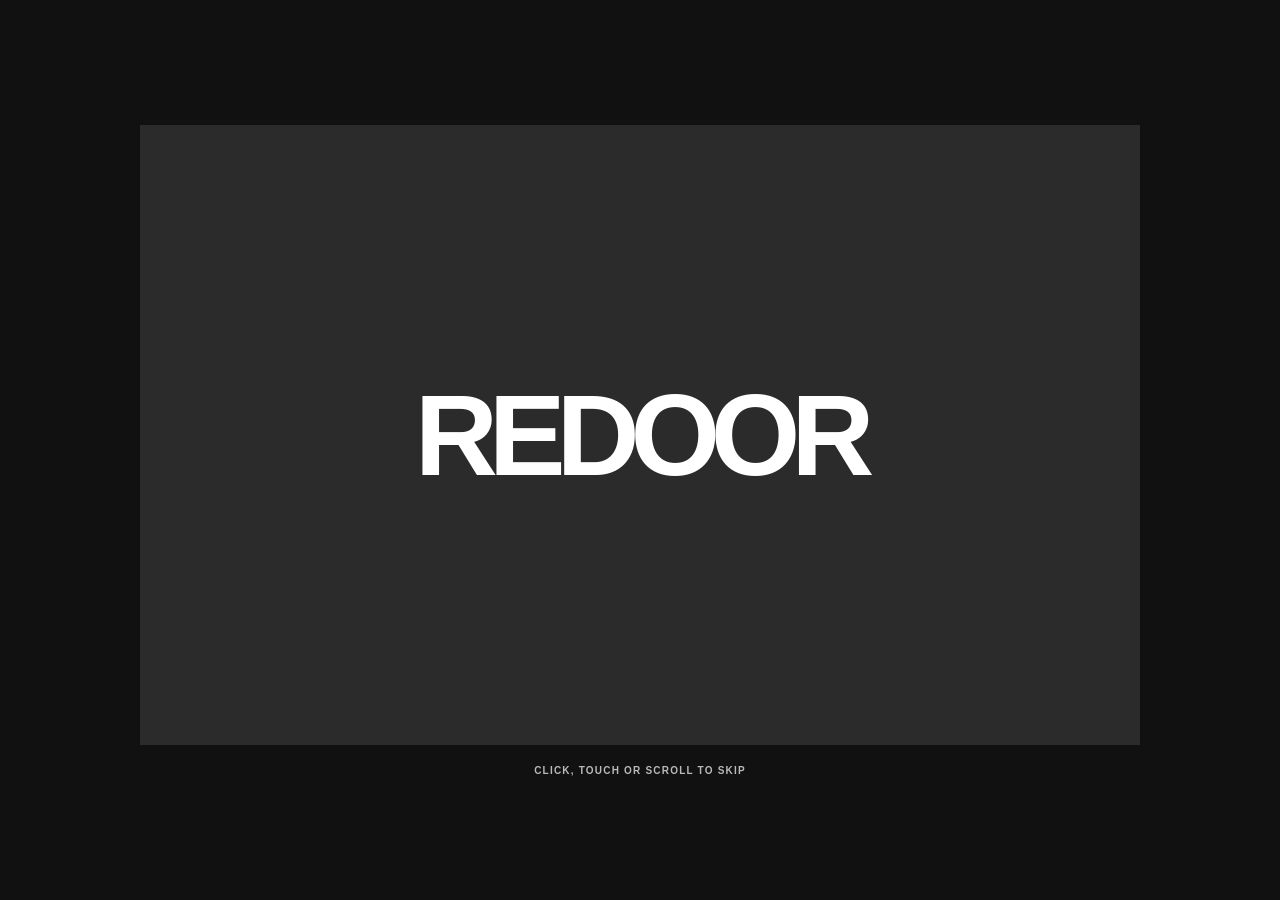
==== profile.html @ a78fb598 "Add files via upload" ====
<!DOCTYPE html>
<html lang="ko">
<head>
  <meta charset="UTF-8" />
  <meta name="viewport" content="width=device-width, initial-scale=1.0" />
  <meta name="description" content="REDOOR profile" />
  <title>REDOOR Profile</title>
  <link rel="stylesheet" href="profile.css" />
</head>
<body>
  <div id="profileIntro" class="profile-intro" aria-hidden="true">
    <!-- 나중에 .intro-image에 단체사진을 넣으면 됩니다. -->
    <div class="intro-image">
      <span>REDOOR</span>
    </div>
    <p>CLICK, TOUCH OR SCROLL TO SKIP</p>
  </div>

  <header class="profile-header">
    <a class="profile-brand" href="index.html" aria-label="REDOOR Schedule 홈">
      <img src="IMG_5259.jpeg" alt="REDOOR" />
    </a>
    <nav class="profile-nav" aria-label="주요 메뉴">
      <a class="active" href="profile.html">PROFILE</a>
      <a href="index.html">SCHEDULE</a>
      <a href="index.html#upcoming">UPCOMING</a>
    </nav>
  </header>

  <main class="profile-main">
    <section class="profile-title-row" aria-labelledby="profileTitle">
      <h1 id="profileTitle">PROFILE</h1>
      <span>REDOOR</span>
    </section>

    <section class="member-grid" aria-label="리도어 멤버">
      <!-- 각 .member-photo에 사진을 넣고, POSITION을 실제 포지션으로 바꾸면 됩니다. -->
      <article class="member-card">
        <div class="member-photo" role="img" aria-label="이등대 프로필 사진 자리">PHOTO 01</div>
        <h2>이등대</h2>
        <p>POSITION</p>
      </article>
      <article class="member-card">
        <div class="member-photo" role="img" aria-label="주상욱 프로필 사진 자리">PHOTO 02</div>
        <h2>주상욱</h2>
        <p>POSITION</p>
      </article>
      <article class="member-card">
        <div class="member-photo" role="img" aria-label="박세웅 프로필 사진 자리">PHOTO 03</div>
        <h2>박세웅</h2>
        <p>POSITION</p>
      </article>
      <article class="member-card">
        <div class="member-photo" role="img" aria-label="최승현 프로필 사진 자리">PHOTO 04</div>
        <h2>최승현</h2>
        <p>POSITION</p>
      </article>
    </section>

    <section class="profile-note" aria-label="프로필 안내">
      <p>PUBLIC PROFILE INFORMATION WILL BE ADDED SOON.</p>
    </section>
  </main>

  <footer class="profile-footer">
    <strong>REDOOR</strong>
    <span>FAN-MADE PROFILE</span>
  </footer>

  <script src="profile.js"></script>
</body>
</html>
---- profile.css ----
:root {
  --black: #111111;
  --white: #ffffff;
  --line: #dedede;
  --muted: #727272;
  --placeholder: #eeeeee;
}

* {
  box-sizing: border-box;
}

body {
  margin: 0;
  color: var(--black);
  background: var(--white);
  font-family: Arial, "Pretendard", "Noto Sans KR", sans-serif;
}

a {
  color: inherit;
  text-decoration: none;
}

.profile-header {
  height: 94px;
  padding: 0 4vw;
  border-bottom: 1px solid var(--line);
  display: flex;
  align-items: center;
  justify-content: space-between;
}

.profile-brand img {
  display: block;
  width: 165px;
  height: auto;
  margin-left: -14px;
}

.profile-nav {
  display: flex;
  gap: 42px;
}

.profile-nav a {
  padding: 10px 0;
  border-bottom: 2px solid transparent;
  font-size: 13px;
  font-weight: 700;
  letter-spacing: 0.04em;
}

.profile-nav a.active {
  border-bottom-color: var(--black);
}

.profile-main {
  min-height: calc(100vh - 164px);
  padding: 48px 4vw 58px;
}

.profile-title-row {
  padding-bottom: 14px;
  border-bottom: 2px solid var(--black);
  display: flex;
  align-items: end;
  justify-content: space-between;
}

.profile-title-row h1 {
  margin: 0;
  font-size: clamp(42px, 5vw, 72px);
  line-height: 0.9;
  letter-spacing: -0.07em;
}

.profile-title-row span {
  font-size: 14px;
  font-weight: 700;
  letter-spacing: 0.06em;
}

.member-grid {
  display: grid;
  grid-template-columns: repeat(4, minmax(0, 1fr));
  gap: 28px;
  padding: 30px 0 38px;
}

.member-card {
  min-width: 0;
}

.member-photo {
  aspect-ratio: 4 / 5;
  background: var(--placeholder);
  color: var(--muted);
  display: grid;
  place-items: center;
  font-size: 11px;
  font-weight: 700;
  letter-spacing: 0.12em;
}

.member-card h2 {
  margin: 15px 0 4px;
  font-size: clamp(20px, 2vw, 30px);
  letter-spacing: -0.05em;
}

.member-card p {
  margin: 0;
  color: var(--muted);
  font-size: 12px;
  font-weight: 700;
  letter-spacing: 0.06em;
}

.profile-note {
  border-top: 1px solid var(--line);
  border-bottom: 1px solid var(--line);
  padding: 18px 0;
}

.profile-note p {
  margin: 0;
  color: var(--muted);
  font-size: 11px;
  font-weight: 700;
  letter-spacing: 0.08em;
}

.profile-footer {
  min-height: 70px;
  padding: 0 4vw;
  border-top: 1px solid var(--line);
  display: flex;
  align-items: center;
  justify-content: space-between;
  font-size: 11px;
  letter-spacing: 0.08em;
}

.profile-footer strong {
  font-size: 12px;
}

.profile-intro {
  position: fixed;
  inset: 0;
  z-index: 10;
  background: var(--black);
  color: var(--white);
  display: flex;
  flex-direction: column;
  align-items: center;
  justify-content: center;
  gap: 20px;
  opacity: 1;
  transition: opacity 600ms ease, visibility 600ms ease;
}

.profile-intro.is-hidden {
  visibility: hidden;
  opacity: 0;
  pointer-events: none;
}

.intro-image {
  width: min(82vw, 1000px);
  height: min(58vw, 620px);
  background: #2b2b2b;
  display: grid;
  place-items: center;
  font-size: clamp(48px, 9vw, 130px);
  font-weight: 800;
  letter-spacing: -0.08em;
}

.profile-intro p {
  margin: 0;
  color: #b9b9b9;
  font-size: 10px;
  font-weight: 700;
  letter-spacing: 0.12em;
}

@media (max-width: 680px) {
  .profile-header {
    height: 76px;
  }

  .profile-brand img {
    width: 145px;
    margin-left: -10px;
  }

  .profile-nav {
    gap: 18px;
  }

  .profile-nav a {
    font-size: 11px;
  }

  .profile-main {
    padding: 30px 18px 42px;
  }

  .profile-title-row h1 {
    font-size: 44px;
  }

  .profile-title-row span {
    font-size: 11px;
  }

  .member-grid {
    grid-template-columns: repeat(2, minmax(0, 1fr));
    gap: 24px 14px;
    padding-top: 24px;
  }

  .member-card h2 {
    margin-top: 10px;
    font-size: 22px;
  }

  .profile-footer {
    min-height: 62px;
    padding: 0 18px;
  }

  .intro-image {
    width: 88vw;
    height: 120vw;
  }
}

@media (prefers-reduced-motion: reduce) {
  .profile-intro {
    transition: none;
  }
}
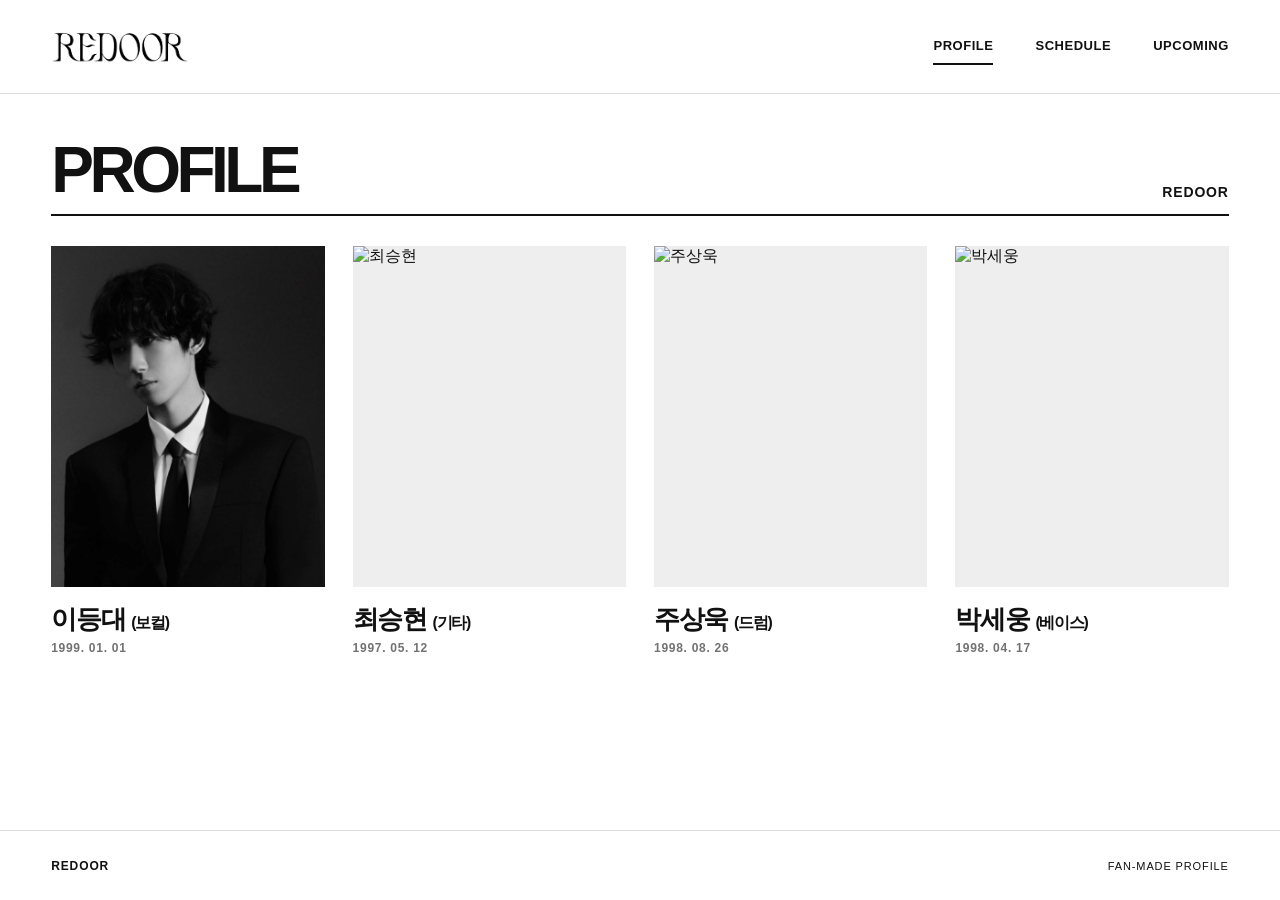
==== commit c842650f: "Add files via upload" ====
--- a/profile.html
+++ b/profile.html
@@ -9,9 +9,8 @@
 </head>
 <body>
   <div id="profileIntro" class="profile-intro" aria-hidden="true">
-    <!-- 나중에 .intro-image에 단체사진을 넣으면 됩니다. -->
     <div class="intro-image">
-      <span>REDOOR</span>
+      <img src="사진+redoor.jpg" alt="리도어 단체사진" />
     </div>
     <p>CLICK, TOUCH OR SCROLL TO SKIP</p>
   </div>
@@ -34,31 +33,26 @@
     </section>
 
     <section class="member-grid" aria-label="리도어 멤버">
-      <!-- 각 .member-photo에 사진을 넣고, POSITION을 실제 포지션으로 바꾸면 됩니다. -->
       <article class="member-card">
-        <div class="member-photo" role="img" aria-label="이등대 프로필 사진 자리">PHOTO 01</div>
-        <h2>이등대</h2>
-        <p>POSITION</p>
+        <img class="member-photo" src="이등대.jfif" alt="이등대" />
+        <h2>이등대 <span>(보컬)</span></h2>
+        <p>1999. 01. 01</p>
       </article>
       <article class="member-card">
-        <div class="member-photo" role="img" aria-label="주상욱 프로필 사진 자리">PHOTO 02</div>
-        <h2>주상욱</h2>
-        <p>POSITION</p>
+        <img class="member-photo" src="최승현.jfif" alt="최승현" />
+        <h2>최승현 <span>(기타)</span></h2>
+        <p>1997. 05. 12</p>
       </article>
       <article class="member-card">
-        <div class="member-photo" role="img" aria-label="박세웅 프로필 사진 자리">PHOTO 03</div>
-        <h2>박세웅</h2>
-        <p>POSITION</p>
+        <img class="member-photo" src="주상욱.jfif" alt="주상욱" />
+        <h2>주상욱 <span>(드럼)</span></h2>
+        <p>1998. 08. 26</p>
       </article>
       <article class="member-card">
-        <div class="member-photo" role="img" aria-label="최승현 프로필 사진 자리">PHOTO 04</div>
-        <h2>최승현</h2>
-        <p>POSITION</p>
+        <img class="member-photo" src="박세웅.jfif" alt="박세웅" />
+        <h2>박세웅 <span>(베이스)</span></h2>
+        <p>1998. 04. 17</p>
       </article>
-    </section>
-
-    <section class="profile-note" aria-label="프로필 안내">
-      <p>PUBLIC PROFILE INFORMATION WILL BE ADDED SOON.</p>
     </section>
   </main>
 
--- a/profile.css
+++ b/profile.css
@@ -95,12 +95,9 @@
 .member-photo {
   aspect-ratio: 4 / 5;
   background: var(--placeholder);
-  color: var(--muted);
-  display: grid;
-  place-items: center;
-  font-size: 11px;
-  font-weight: 700;
-  letter-spacing: 0.12em;
+  display: block;
+  width: 100%;
+  object-fit: cover;
 }
 
 .member-card h2 {
@@ -109,26 +106,18 @@
   letter-spacing: -0.05em;
 }
 
+.member-card h2 span {
+  font-size: 0.62em;
+  font-weight: 600;
+  white-space: nowrap;
+}
+
 .member-card p {
   margin: 0;
   color: var(--muted);
   font-size: 12px;
   font-weight: 700;
   letter-spacing: 0.06em;
-}
-
-.profile-note {
-  border-top: 1px solid var(--line);
-  border-bottom: 1px solid var(--line);
-  padding: 18px 0;
-}
-
-.profile-note p {
-  margin: 0;
-  color: var(--muted);
-  font-size: 11px;
-  font-weight: 700;
-  letter-spacing: 0.08em;
 }
 
 .profile-footer {
@@ -171,11 +160,14 @@
   width: min(82vw, 1000px);
   height: min(58vw, 620px);
   background: #2b2b2b;
-  display: grid;
-  place-items: center;
-  font-size: clamp(48px, 9vw, 130px);
-  font-weight: 800;
-  letter-spacing: -0.08em;
+  overflow: hidden;
+}
+
+.intro-image img {
+  display: block;
+  width: 100%;
+  height: 100%;
+  object-fit: cover;
 }
 
 .profile-intro p {
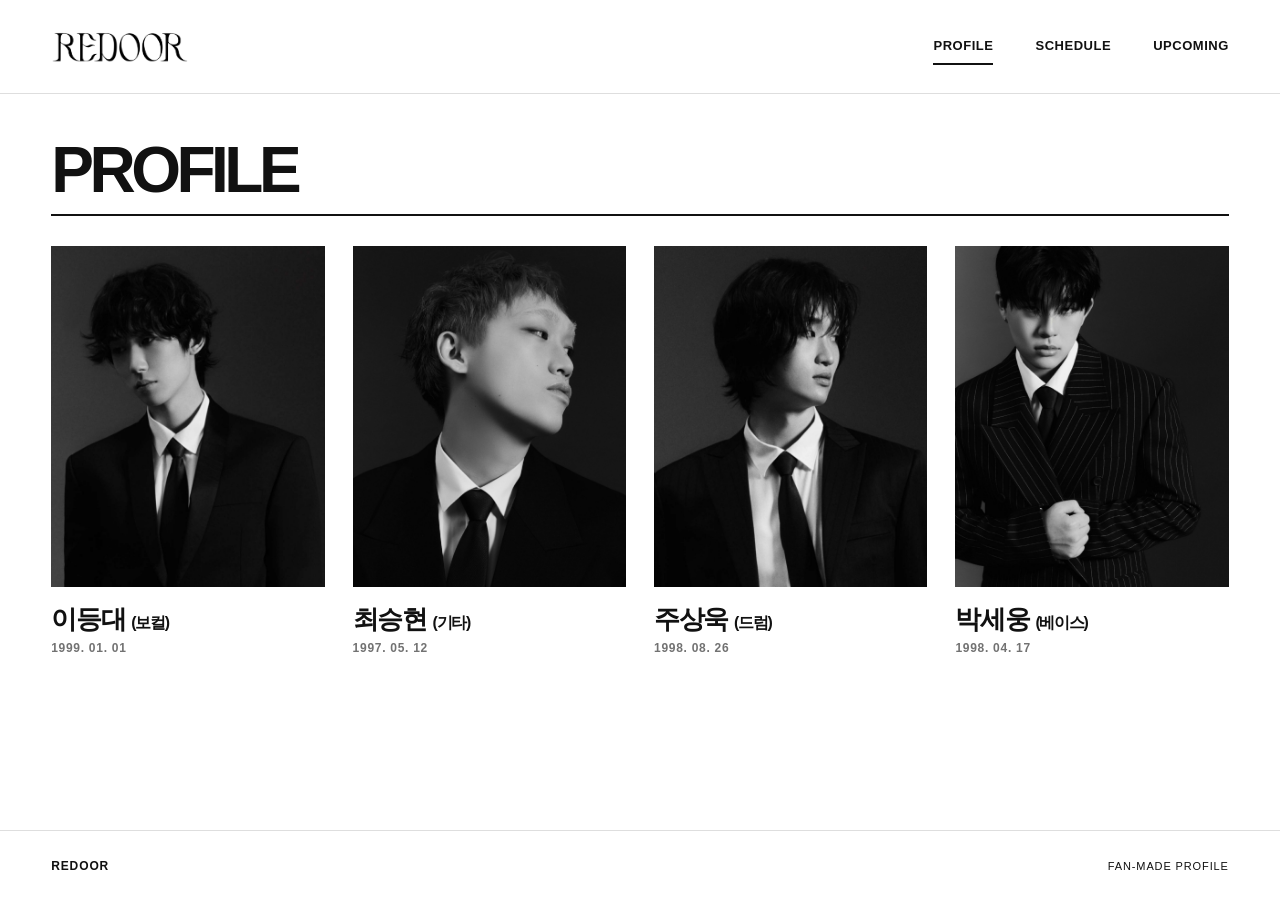
==== commit d65f8f39: "Add files via upload" ====
--- a/profile.html
+++ b/profile.html
@@ -29,7 +29,6 @@
   <main class="profile-main">
     <section class="profile-title-row" aria-labelledby="profileTitle">
       <h1 id="profileTitle">PROFILE</h1>
-      <span>REDOOR</span>
     </section>
 
     <section class="member-grid" aria-label="리도어 멤버">
--- a/profile.css
+++ b/profile.css
@@ -75,12 +75,6 @@
   letter-spacing: -0.07em;
 }
 
-.profile-title-row span {
-  font-size: 14px;
-  font-weight: 700;
-  letter-spacing: 0.06em;
-}
-
 .member-grid {
   display: grid;
   grid-template-columns: repeat(4, minmax(0, 1fr));
@@ -204,10 +198,6 @@
     font-size: 44px;
   }
 
-  .profile-title-row span {
-    font-size: 11px;
-  }
-
   .member-grid {
     grid-template-columns: repeat(2, minmax(0, 1fr));
     gap: 24px 14px;
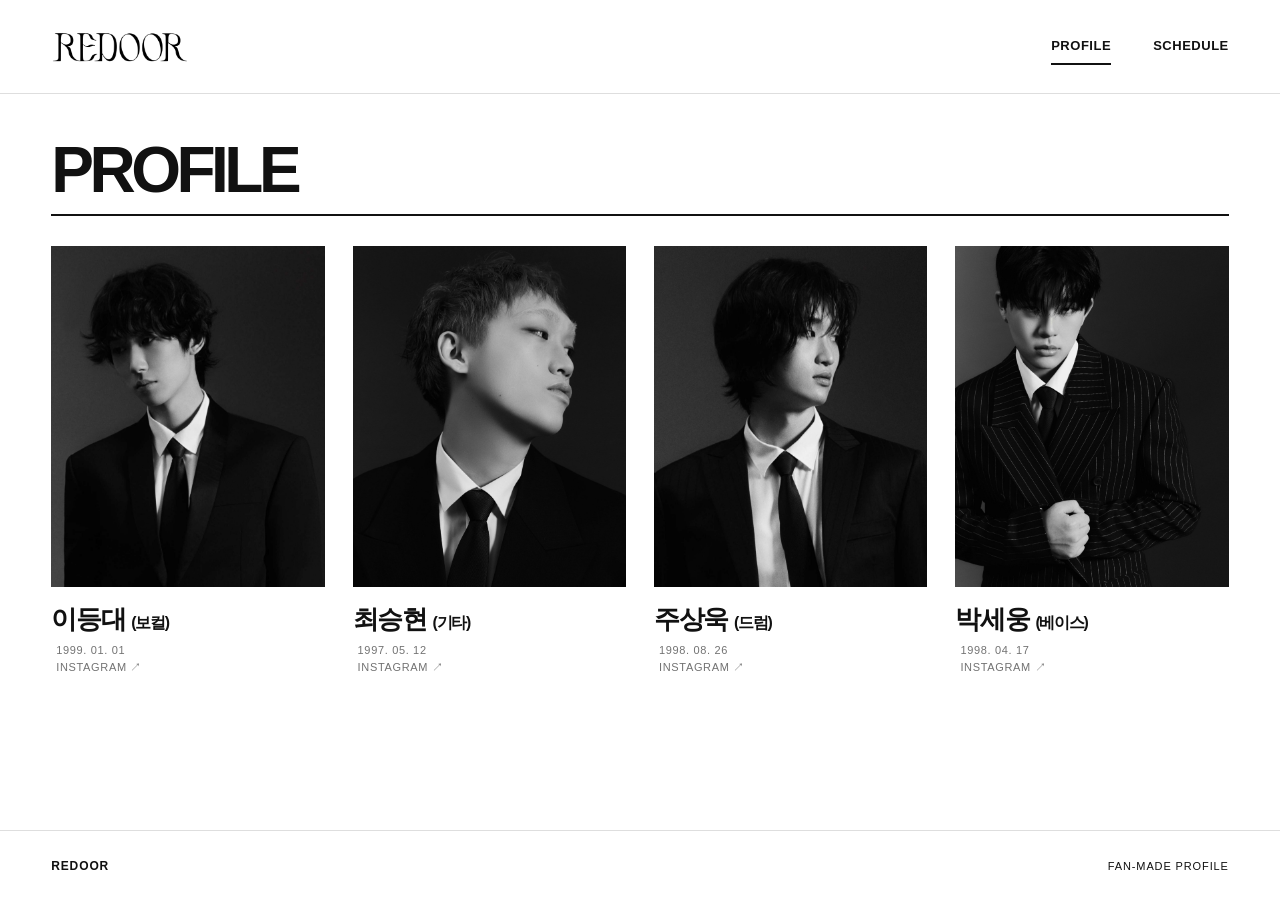
==== commit 7d8631c5: "Add files via upload" ====
--- a/profile.html
+++ b/profile.html
@@ -16,13 +16,12 @@
   </div>
 
   <header class="profile-header">
-    <a class="profile-brand" href="index.html" aria-label="REDOOR Schedule 홈">
+    <a class="profile-brand" href="index.html" aria-label="REDOOR Profile 홈">
       <img src="IMG_5259.jpeg" alt="REDOOR" />
     </a>
     <nav class="profile-nav" aria-label="주요 메뉴">
-      <a class="active" href="profile.html">PROFILE</a>
-      <a href="index.html">SCHEDULE</a>
-      <a href="index.html#upcoming">UPCOMING</a>
+      <a class="active" href="index.html">PROFILE</a>
+      <a href="schedule.html">SCHEDULE</a>
     </nav>
   </header>
 
@@ -33,24 +32,28 @@
 
     <section class="member-grid" aria-label="리도어 멤버">
       <article class="member-card">
-        <img class="member-photo" src="이등대.jfif" alt="이등대" />
+        <div class="member-photo-frame"><img class="member-photo" src="이등대.jfif" alt="이등대" /></div>
         <h2>이등대 <span>(보컬)</span></h2>
         <p>1999. 01. 01</p>
+        <a class="member-instagram" href="https://www.instagram.com/olsm_/" target="_blank" rel="noopener">INSTAGRAM ↗</a>
       </article>
       <article class="member-card">
-        <img class="member-photo" src="최승현.jfif" alt="최승현" />
+        <div class="member-photo-frame"><img class="member-photo" src="최승현.jfif" alt="최승현" /></div>
         <h2>최승현 <span>(기타)</span></h2>
         <p>1997. 05. 12</p>
+        <a class="member-instagram" href="https://www.instagram.com/_ogam/" target="_blank" rel="noopener">INSTAGRAM ↗</a>
       </article>
       <article class="member-card">
-        <img class="member-photo" src="주상욱.jfif" alt="주상욱" />
+        <div class="member-photo-frame"><img class="member-photo" src="주상욱.jfif" alt="주상욱" /></div>
         <h2>주상욱 <span>(드럼)</span></h2>
         <p>1998. 08. 26</p>
+        <a class="member-instagram" href="https://www.instagram.com/joosangug/" target="_blank" rel="noopener">INSTAGRAM ↗</a>
       </article>
       <article class="member-card">
-        <img class="member-photo" src="박세웅.jfif" alt="박세웅" />
+        <div class="member-photo-frame"><img class="member-photo" src="박세웅.jfif" alt="박세웅" /></div>
         <h2>박세웅 <span>(베이스)</span></h2>
         <p>1998. 04. 17</p>
+        <a class="member-instagram" href="https://www.instagram.com/basswoong/" target="_blank" rel="noopener">INSTAGRAM ↗</a>
       </article>
     </section>
   </main>
--- a/profile.css
+++ b/profile.css
@@ -86,16 +86,22 @@
   min-width: 0;
 }
 
-.member-photo {
+.member-photo-frame {
   aspect-ratio: 4 / 5;
   background: var(--placeholder);
+  overflow: hidden;
+}
+
+.member-photo {
   display: block;
   width: 100%;
+  height: 100%;
   object-fit: cover;
+  transition: transform 320ms ease;
 }
 
 .member-card h2 {
-  margin: 15px 0 4px;
+  margin: 15px 0 7px;
   font-size: clamp(20px, 2vw, 30px);
   letter-spacing: -0.05em;
 }
@@ -107,11 +113,32 @@
 }
 
 .member-card p {
-  margin: 0;
+  margin: 0 0 0 5px;
   color: var(--muted);
-  font-size: 12px;
-  font-weight: 700;
+  font-size: 11px;
+  font-weight: 500;
   letter-spacing: 0.06em;
+}
+
+.member-instagram {
+  display: inline-block;
+  margin-top: 4px;
+  margin-left: 5px;
+  color: var(--muted);
+  font-size: 11px;
+  font-weight: 500;
+  letter-spacing: 0.06em;
+  transition: color 180ms ease;
+}
+
+@media (hover: hover) and (pointer: fine) {
+  .member-card:hover .member-photo {
+    transform: scale(1.025);
+  }
+
+  .member-instagram:hover {
+    color: var(--black);
+  }
 }
 
 .profile-footer {
@@ -141,7 +168,7 @@
   justify-content: center;
   gap: 20px;
   opacity: 1;
-  transition: opacity 600ms ease, visibility 600ms ease;
+  transition: opacity 900ms cubic-bezier(0.22, 1, 0.36, 1), visibility 0s linear 900ms;
 }
 
 .profile-intro.is-hidden {
@@ -159,9 +186,11 @@
 
 .intro-image img {
   display: block;
-  width: 100%;
-  height: 100%;
+  width: calc(100% + 3px);
+  height: calc(100% + 3px);
+  max-width: none;
   object-fit: cover;
+  transform: translate(-3px, -3px);
 }
 
 .profile-intro p {
@@ -216,7 +245,7 @@
 
   .intro-image {
     width: 88vw;
-    height: 120vw;
+    height: 59vw;
   }
 }
 
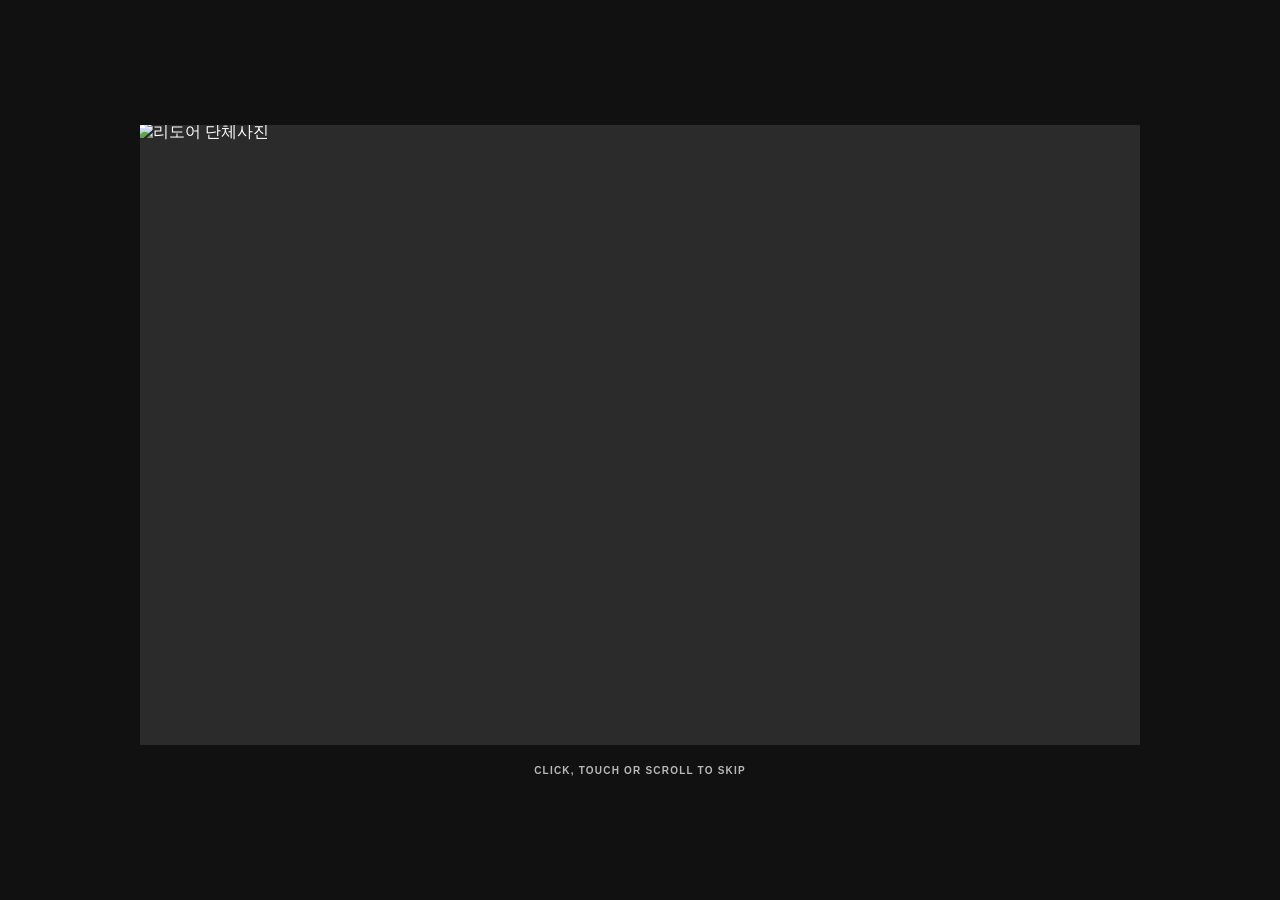
==== commit 7da8a8c1: "Add files via upload" ====
--- a/profile.html
+++ b/profile.html
@@ -5,6 +5,13 @@
   <meta name="viewport" content="width=device-width, initial-scale=1.0" />
   <meta name="description" content="REDOOR profile" />
   <title>REDOOR Profile</title>
+  <meta property="og:type" content="website" />
+  <meta property="og:title" content="REDOOR" />
+  <meta property="og:description" content="REDOOR FAN-MADE PAGE" />
+  <meta property="og:url" content="https://band-redoor.github.io/Redoor-page/" />
+  <meta property="og:image" content="https://band-redoor.github.io/Redoor-page/%EC%82%AC%EC%A7%84%2Bredoor.jpg" />
+  <meta property="og:image:alt" content="REDOOR 단체사진" />
+  <meta name="twitter:card" content="summary_large_image" />
   <link rel="stylesheet" href="profile.css" />
 </head>
 <body>
@@ -16,11 +23,11 @@
   </div>
 
   <header class="profile-header">
-    <a class="profile-brand" href="index.html" aria-label="REDOOR Profile 홈">
+    <a class="profile-brand" href="index.html?skipIntro=1" aria-label="REDOOR Profile 홈">
       <img src="IMG_5259.jpeg" alt="REDOOR" />
     </a>
     <nav class="profile-nav" aria-label="주요 메뉴">
-      <a class="active" href="index.html">PROFILE</a>
+      <a class="active" href="index.html?skipIntro=1">PROFILE</a>
       <a href="schedule.html">SCHEDULE</a>
     </nav>
   </header>
--- a/profile.css
+++ b/profile.css
@@ -33,7 +33,7 @@
 
 .profile-brand img {
   display: block;
-  width: 165px;
+  width: 190px;
   height: auto;
   margin-left: -14px;
 }
@@ -69,8 +69,8 @@
 }
 
 .profile-title-row h1 {
-  margin: 0;
-  font-size: clamp(42px, 5vw, 72px);
+  margin: 0 0 0 auto;
+  font-size: clamp(32px, 3vw, 36px);
   line-height: 0.9;
   letter-spacing: -0.07em;
 }
@@ -207,7 +207,7 @@
   }
 
   .profile-brand img {
-    width: 145px;
+    width: 170px;
     margin-left: -10px;
   }
 
@@ -224,7 +224,7 @@
   }
 
   .profile-title-row h1 {
-    font-size: 44px;
+    font-size: 32px;
   }
 
   .member-grid {
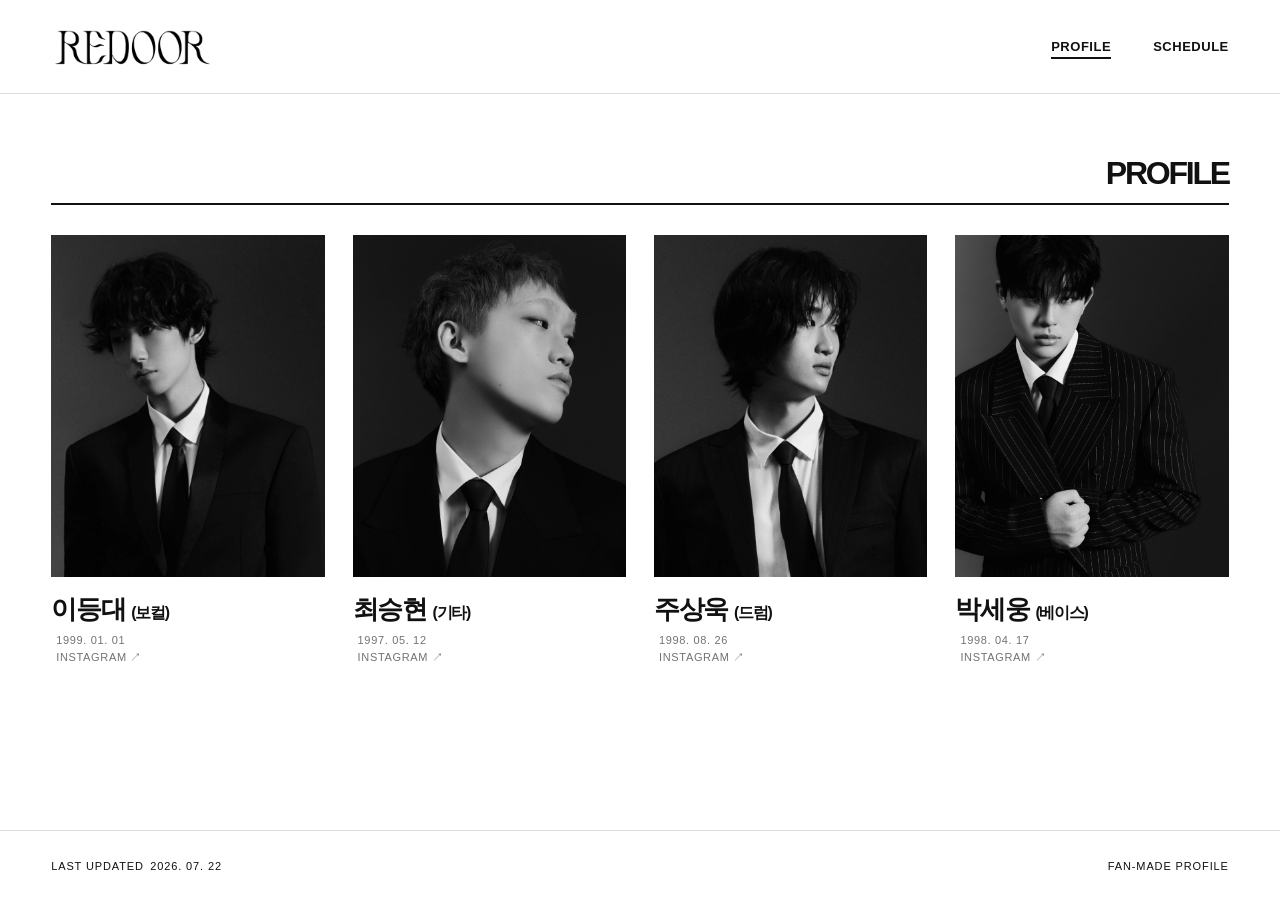
==== commit f4d0170f: "Update last updated date in profile footer" ====
--- a/profile.html
+++ b/profile.html
@@ -3,8 +3,10 @@
 <head>
   <meta charset="UTF-8" />
   <meta name="viewport" content="width=device-width, initial-scale=1.0" />
-  <meta name="description" content="REDOOR profile" />
-  <title>REDOOR Profile</title>
+  <meta name="description" content="밴드 리도어(REDOOR)의 멤버 프로필과 공연 스케줄을 확인하는 팬메이드 페이지입니다." />
+  <meta name="robots" content="index, follow" />
+  <link rel="canonical" href="https://band-redoor.github.io/Redoor-page/" />
+  <title>REDOOR Profile | 리도어 프로필</title>
   <meta property="og:type" content="website" />
   <meta property="og:title" content="REDOOR" />
   <meta property="og:description" content="REDOOR FAN-MADE PAGE" />
@@ -12,6 +14,15 @@
   <meta property="og:image" content="https://band-redoor.github.io/Redoor-page/%EC%82%AC%EC%A7%84%2Bredoor.jpg" />
   <meta property="og:image:alt" content="REDOOR 단체사진" />
   <meta name="twitter:card" content="summary_large_image" />
+  <script type="application/ld+json">
+    {
+      "@context": "https://schema.org",
+      "@type": "WebPage",
+      "name": "REDOOR Profile",
+      "url": "https://band-redoor.github.io/Redoor-page/",
+      "inLanguage": "ko"
+    }
+  </script>
   <link rel="stylesheet" href="profile.css" />
 </head>
 <body>
@@ -66,7 +77,7 @@
   </main>
 
   <footer class="profile-footer">
-    <strong>REDOOR</strong>
+    <span class="site-updated">LAST UPDATED&ensp;2026. 07. 22</span>
     <span>FAN-MADE PROFILE</span>
   </footer>
 
--- a/profile.css
+++ b/profile.css
@@ -22,9 +22,13 @@
   text-decoration: none;
 }
 
+/* =========================
+   HEADER
+========================= */
+
 .profile-header {
-  height: 94px;
-  padding: 0 4vw;
+  height: 94px; /* 헤더 높이 */
+  padding: 0 4vw; /* 좌우 여백 */
   border-bottom: 1px solid var(--line);
   display: flex;
   align-items: center;
@@ -33,36 +37,44 @@
 
 .profile-brand img {
   display: block;
-  width: 190px;
+  width: 190px; /* 로고 크기 */
   height: auto;
-  margin-left: -14px;
+  margin-left: -14px; /* 로고 위치 */
 }
 
 .profile-nav {
   display: flex;
-  gap: 42px;
+  gap: 42px; /* 메뉴 간격 */
 }
 
 .profile-nav a {
-  padding: 10px 0;
+  padding: 4px 0 3px;
   border-bottom: 2px solid transparent;
-  font-size: 13px;
-  font-weight: 700;
-  letter-spacing: 0.04em;
+  font-size: 13px; /* 메뉴 글씨 크기 */
+  font-weight: 700; /* 메뉴 굵기 */
+  letter-spacing: 0.04em; /* 메뉴 자간 */
 }
 
 .profile-nav a.active {
   border-bottom-color: var(--black);
 }
 
+/* =========================
+   MAIN
+========================= */
+
 .profile-main {
   min-height: calc(100vh - 164px);
-  padding: 48px 4vw 58px;
-}
+  padding: 63px 4vw 58px; /* 위 / 좌우 / 아래 여백 */
+}
+
+/* =========================
+   TITLE
+========================= */
 
 .profile-title-row {
-  padding-bottom: 14px;
-  border-bottom: 2px solid var(--black);
+  padding-bottom: 14px; /* 제목과 선 사이 간격 */
+  border-bottom: 2px solid var(--black); /* 제목 아래 선 */
   display: flex;
   align-items: end;
   justify-content: space-between;
@@ -70,16 +82,21 @@
 
 .profile-title-row h1 {
   margin: 0 0 0 auto;
-  font-size: clamp(32px, 3vw, 36px);
-  line-height: 0.9;
-  letter-spacing: -0.07em;
-}
+  font-size: clamp(28px, 2.6vw, 32px); /* 제목 크기 */
+  font-weight: 600; /* 제목 굵기 */
+  line-height: 1;
+  letter-spacing: -0.07em; /* 제목 자간 */
+}
+
+/* =========================
+   MEMBER GRID
+========================= */
 
 .member-grid {
   display: grid;
   grid-template-columns: repeat(4, minmax(0, 1fr));
-  gap: 28px;
-  padding: 30px 0 38px;
+  gap: 28px; /* 카드 간격 */
+  padding: 30px 0 38px; /* 위 / 아래 여백 */
 }
 
 .member-card {
@@ -87,7 +104,7 @@
 }
 
 .member-photo-frame {
-  aspect-ratio: 4 / 5;
+  aspect-ratio: 4 / 5; /* 사진 비율 */
   background: var(--placeholder);
   overflow: hidden;
 }
@@ -102,7 +119,7 @@
 
 .member-card h2 {
   margin: 15px 0 7px;
-  font-size: clamp(20px, 2vw, 30px);
+  font-size: clamp(20px, 2vw, 30px); /* 이름 크기 */
   letter-spacing: -0.05em;
 }
 
@@ -115,7 +132,7 @@
 .member-card p {
   margin: 0 0 0 5px;
   color: var(--muted);
-  font-size: 11px;
+  font-size: 11px; /* 설명 크기 */
   font-weight: 500;
   letter-spacing: 0.06em;
 }
@@ -125,7 +142,7 @@
   margin-top: 4px;
   margin-left: 5px;
   color: var(--muted);
-  font-size: 11px;
+  font-size: 11px; /* 인스타 크기 */
   font-weight: 500;
   letter-spacing: 0.06em;
   transition: color 180ms ease;
@@ -133,7 +150,7 @@
 
 @media (hover: hover) and (pointer: fine) {
   .member-card:hover .member-photo {
-    transform: scale(1.025);
+    transform: scale(1.025); /* 사진 확대 */
   }
 
   .member-instagram:hover {
@@ -141,8 +158,12 @@
   }
 }
 
+/* =========================
+   FOOTER
+========================= */
+
 .profile-footer {
-  min-height: 70px;
+  min-height: 70px; /* 푸터 높이 */
   padding: 0 4vw;
   border-top: 1px solid var(--line);
   display: flex;
@@ -155,6 +176,10 @@
 .profile-footer strong {
   font-size: 12px;
 }
+
+/* =========================
+   INTRO
+========================= */
 
 .profile-intro {
   position: fixed;
@@ -178,8 +203,8 @@
 }
 
 .intro-image {
-  width: min(82vw, 1000px);
-  height: min(58vw, 620px);
+  width: min(82vw, 1000px); /* 사진 너비 */
+  height: min(58vw, 620px); /* 사진 높이 */
   background: #2b2b2b;
   overflow: hidden;
 }
@@ -196,35 +221,40 @@
 .profile-intro p {
   margin: 0;
   color: #b9b9b9;
-  font-size: 10px;
+  font-size: 10px; /* 문구 크기 */
   font-weight: 700;
   letter-spacing: 0.12em;
 }
 
+/* =========================
+   MOBILE
+========================= */
+
 @media (max-width: 680px) {
+
   .profile-header {
-    height: 76px;
+    height: 76px; /* 모바일 헤더 */
   }
 
   .profile-brand img {
-    width: 170px;
+    width: 170px; /* 모바일 로고 */
     margin-left: -10px;
   }
 
   .profile-nav {
-    gap: 18px;
+    gap: 18px; /* 모바일 메뉴 간격 */
   }
 
   .profile-nav a {
-    font-size: 11px;
+    font-size: 11px; /* 모바일 메뉴 글씨 */
   }
 
   .profile-main {
-    padding: 30px 18px 42px;
+    padding: 44px 18px 42px; /* 모바일 여백 */
   }
 
   .profile-title-row h1 {
-    font-size: 32px;
+    font-size: 28px; /* 모바일 제목 */
   }
 
   .member-grid {
@@ -235,7 +265,7 @@
 
   .member-card h2 {
     margin-top: 10px;
-    font-size: 22px;
+    font-size: 22px; /* 모바일 이름 */
   }
 
   .profile-footer {
@@ -249,8 +279,12 @@
   }
 }
 
+/* =========================
+   REDUCED MOTION
+========================= */
+
 @media (prefers-reduced-motion: reduce) {
   .profile-intro {
     transition: none;
   }
-}
+}
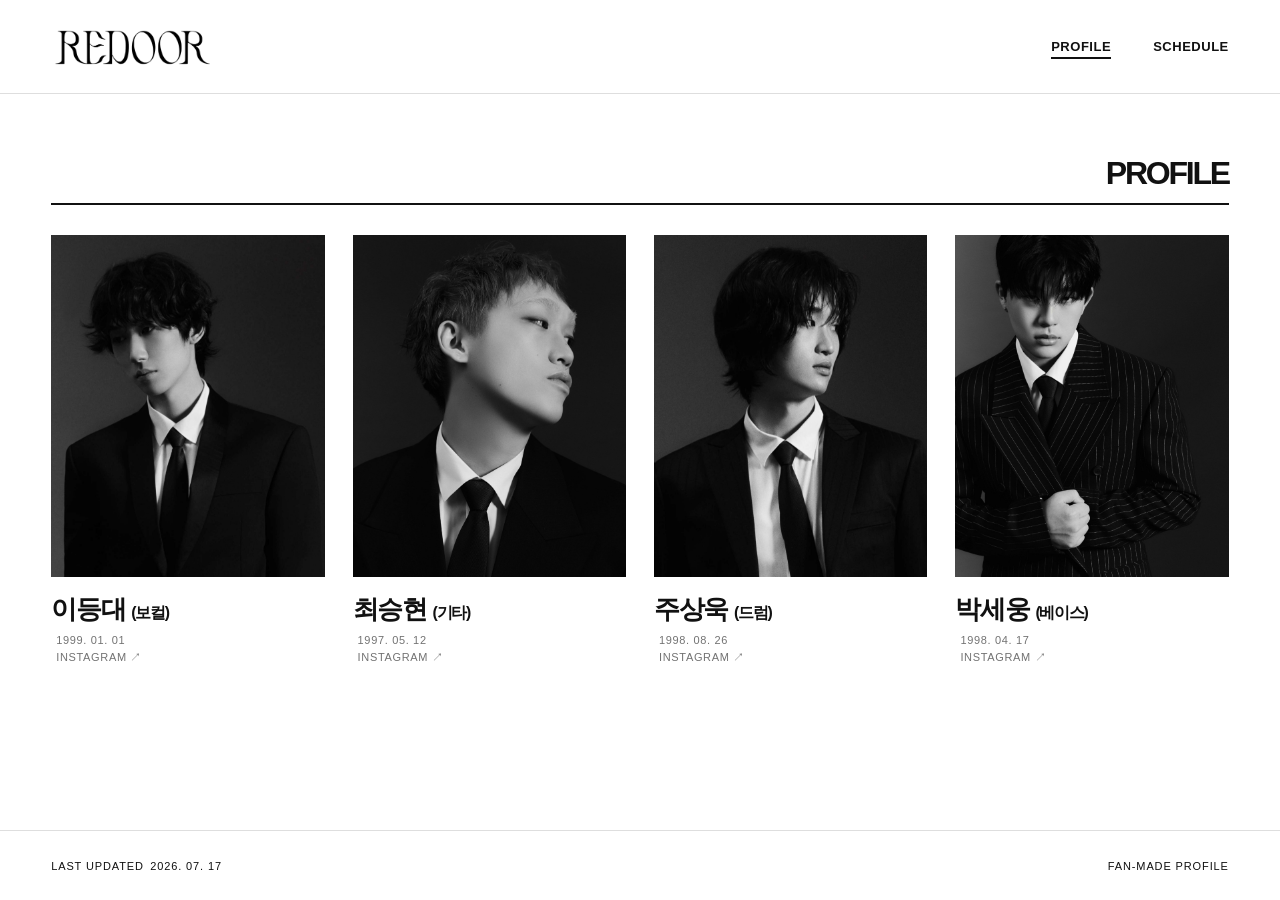
==== commit e0ec2779: "Add files via upload" ====
--- a/profile.html
+++ b/profile.html
@@ -59,7 +59,7 @@
         <div class="member-photo-frame"><img class="member-photo" src="최승현.jfif" alt="최승현" /></div>
         <h2>최승현 <span>(기타)</span></h2>
         <p>1997. 05. 12</p>
-        <a class="member-instagram" href="https://www.instagram.com/_ogam/" target="_blank" rel="noopener">INSTAGRAM ↗</a>
+        <a class="member-instagram" href="https://www.instagram.com/choisnhn/" target="_blank" rel="noopener">INSTAGRAM ↗</a>
       </article>
       <article class="member-card">
         <div class="member-photo-frame"><img class="member-photo" src="주상욱.jfif" alt="주상욱" /></div>
@@ -77,7 +77,7 @@
   </main>
 
   <footer class="profile-footer">
-    <span class="site-updated">LAST UPDATED&ensp;2026. 07. 22</span>
+    <span class="site-updated">LAST UPDATED&ensp;2026. 07. 17</span>
     <span>FAN-MADE PROFILE</span>
   </footer>
 
